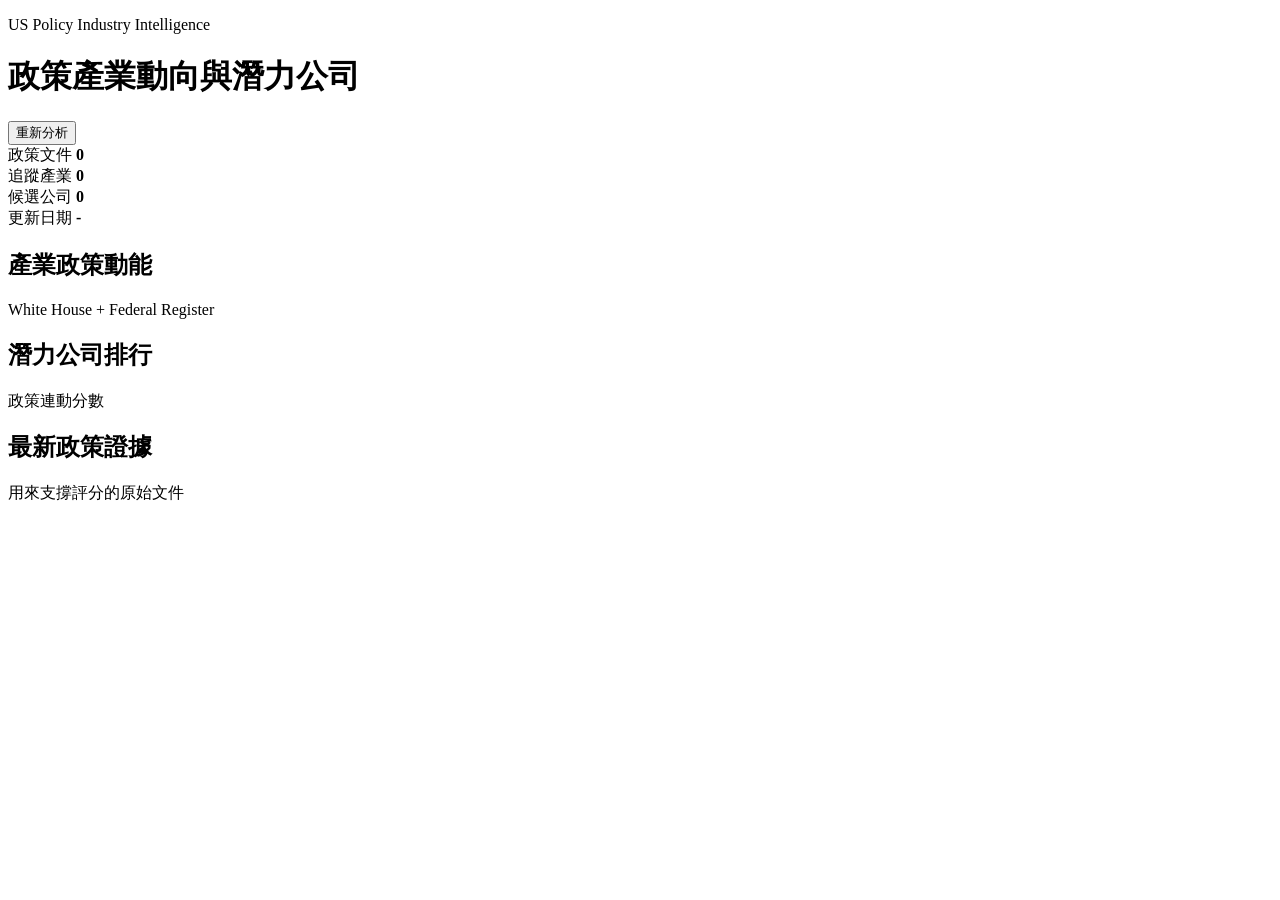
==== frontend/index.html @ 727314a0 "feat: initialize stock analysis platform with backend API, frontend dashboard, and data storage pipe" ====
<!doctype html>
<html lang="zh-Hant">
  <head>
    <meta charset="utf-8" />
    <meta name="viewport" content="width=device-width, initial-scale=1" />
    <title>政策產業情報平台</title>
    <link rel="stylesheet" href="/styles.css" />
  </head>
  <body>
    <header class="topbar">
      <div>
        <p class="eyebrow">US Policy Industry Intelligence</p>
        <h1>政策產業動向與潛力公司</h1>
      </div>
      <button id="refreshBtn" type="button">重新分析</button>
    </header>

    <main>
      <section class="summary-grid" aria-label="summary">
        <div class="metric">
          <span>政策文件</span>
          <strong id="policyCount">0</strong>
        </div>
        <div class="metric">
          <span>追蹤產業</span>
          <strong id="industryCount">0</strong>
        </div>
        <div class="metric">
          <span>候選公司</span>
          <strong id="companyCount">0</strong>
        </div>
        <div class="metric">
          <span>更新日期</span>
          <strong id="updatedAt">-</strong>
        </div>
      </section>

      <section class="layout">
        <div class="panel wide">
          <div class="panel-title">
            <h2>產業政策動能</h2>
            <span>White House + Federal Register</span>
          </div>
          <div id="industryList" class="stack"></div>
        </div>

        <div class="panel">
          <div class="panel-title">
            <h2>潛力公司排行</h2>
            <span>政策連動分數</span>
          </div>
          <div id="companyList" class="stack compact"></div>
        </div>
      </section>

      <section class="panel">
        <div class="panel-title">
          <h2>最新政策證據</h2>
          <span>用來支撐評分的原始文件</span>
        </div>
        <div id="policyList" class="policy-grid"></div>
      </section>
    </main>

    <script src="/app.js"></script>
  </body>
</html>
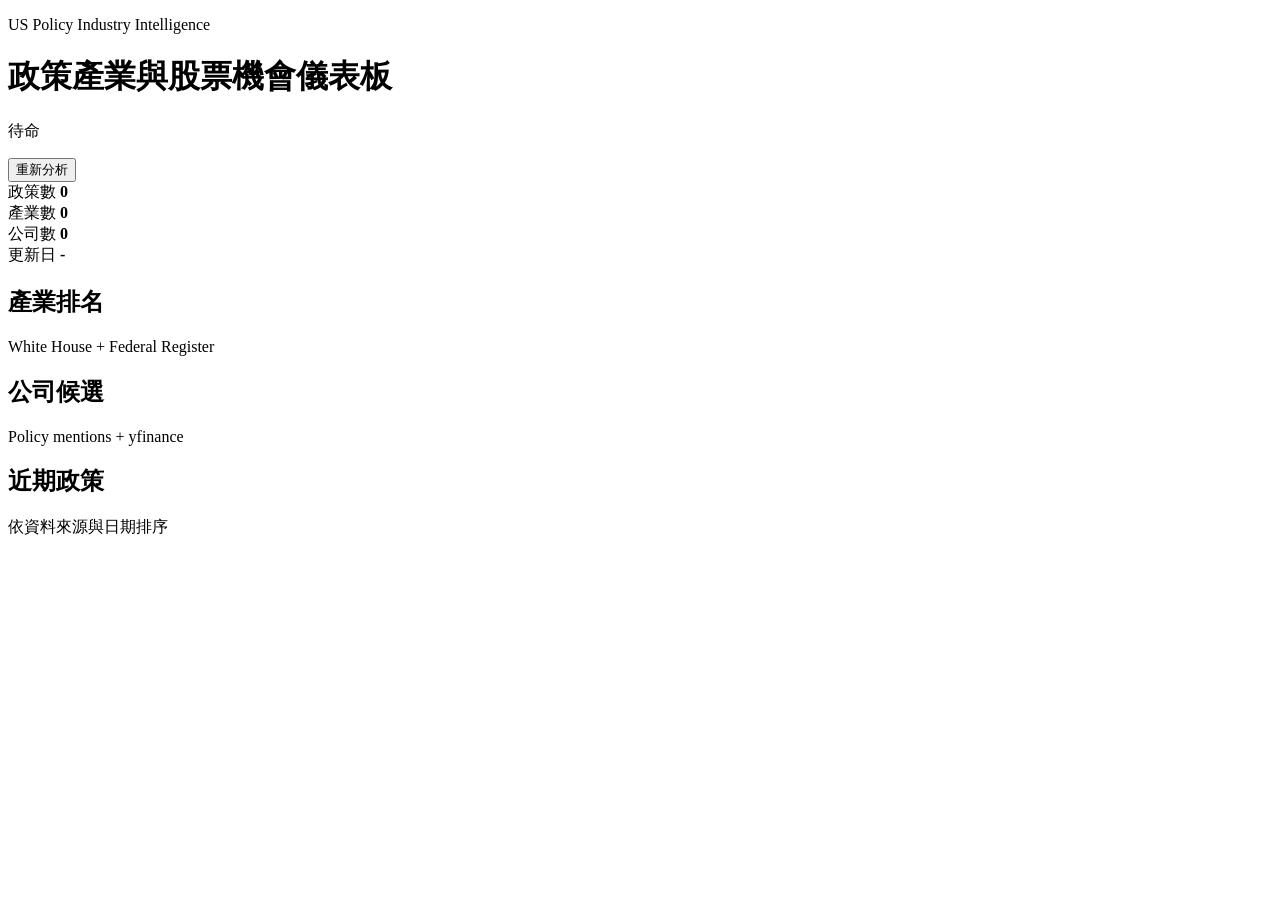
==== commit 16d5c94b: "add yfinance" ====
--- a/frontend/index.html
+++ b/frontend/index.html
@@ -3,14 +3,15 @@
   <head>
     <meta charset="utf-8" />
     <meta name="viewport" content="width=device-width, initial-scale=1" />
-    <title>政策產業情報平台</title>
+    <title>US Policy Industry Intelligence</title>
     <link rel="stylesheet" href="/styles.css" />
   </head>
   <body>
     <header class="topbar">
       <div>
         <p class="eyebrow">US Policy Industry Intelligence</p>
-        <h1>政策產業動向與潛力公司</h1>
+        <h1>政策產業與股票機會儀表板</h1>
+        <p id="analysisStatus" class="meta">待命</p>
       </div>
       <button id="refreshBtn" type="button">重新分析</button>
     </header>
@@ -18,19 +19,19 @@
     <main>
       <section class="summary-grid" aria-label="summary">
         <div class="metric">
-          <span>政策文件</span>
+          <span>政策數</span>
           <strong id="policyCount">0</strong>
         </div>
         <div class="metric">
-          <span>追蹤產業</span>
+          <span>產業數</span>
           <strong id="industryCount">0</strong>
         </div>
         <div class="metric">
-          <span>候選公司</span>
+          <span>公司數</span>
           <strong id="companyCount">0</strong>
         </div>
         <div class="metric">
-          <span>更新日期</span>
+          <span>更新日</span>
           <strong id="updatedAt">-</strong>
         </div>
       </section>
@@ -38,7 +39,7 @@
       <section class="layout">
         <div class="panel wide">
           <div class="panel-title">
-            <h2>產業政策動能</h2>
+            <h2>產業排名</h2>
             <span>White House + Federal Register</span>
           </div>
           <div id="industryList" class="stack"></div>
@@ -46,8 +47,8 @@
 
         <div class="panel">
           <div class="panel-title">
-            <h2>潛力公司排行</h2>
-            <span>政策連動分數</span>
+            <h2>公司候選</h2>
+            <span>Policy mentions + yfinance</span>
           </div>
           <div id="companyList" class="stack compact"></div>
         </div>
@@ -55,8 +56,8 @@
 
       <section class="panel">
         <div class="panel-title">
-          <h2>最新政策證據</h2>
-          <span>用來支撐評分的原始文件</span>
+          <h2>近期政策</h2>
+          <span>依資料來源與日期排序</span>
         </div>
         <div id="policyList" class="policy-grid"></div>
       </section>
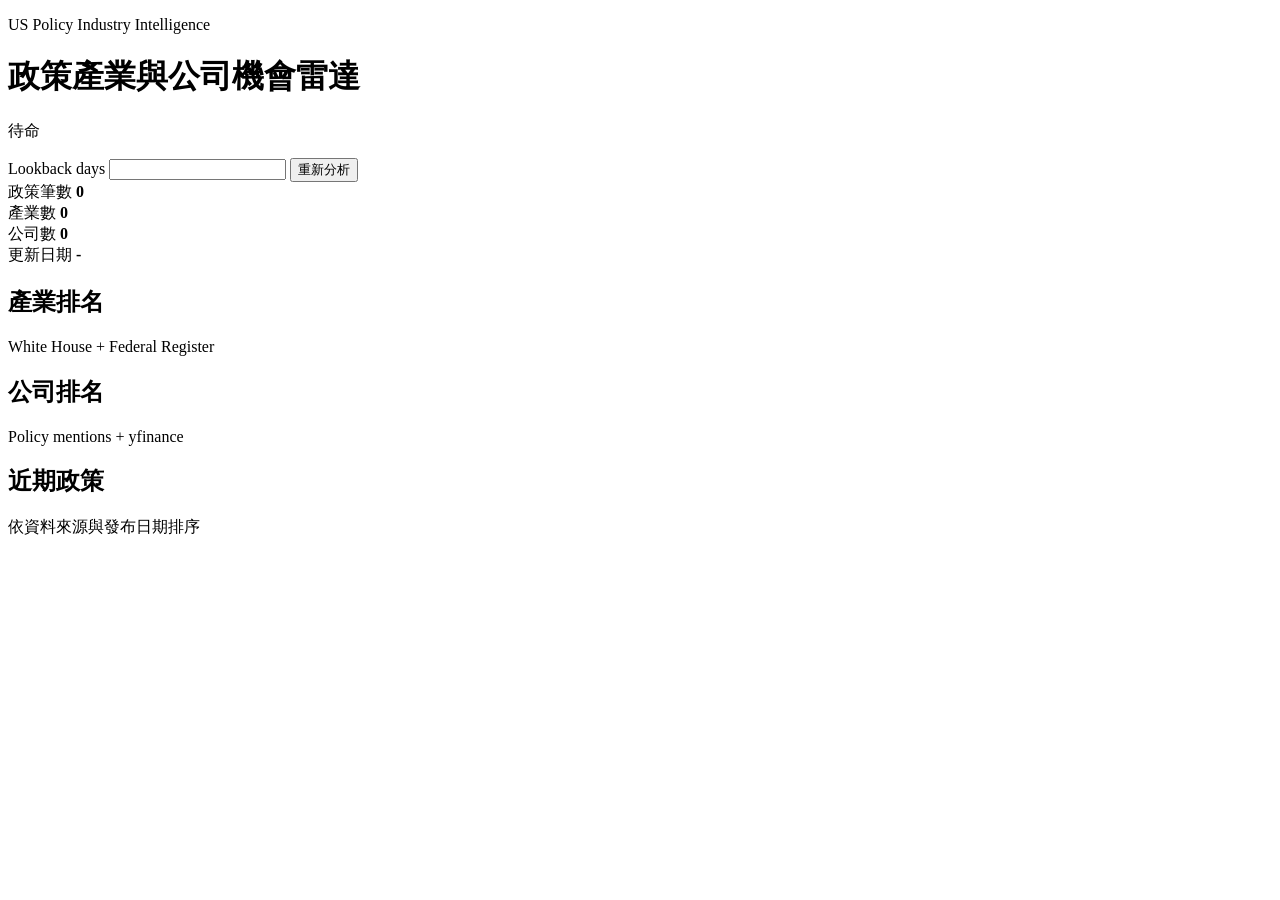
==== commit a27af322: "UI ADD Lookback days" ====
--- a/frontend/index.html
+++ b/frontend/index.html
@@ -10,16 +10,22 @@
     <header class="topbar">
       <div>
         <p class="eyebrow">US Policy Industry Intelligence</p>
-        <h1>政策產業與股票機會儀表板</h1>
+        <h1>政策產業與公司機會雷達</h1>
         <p id="analysisStatus" class="meta">待命</p>
       </div>
-      <button id="refreshBtn" type="button">重新分析</button>
+      <div class="toolbar">
+        <label class="field" for="lookbackDaysInput">
+          <span>Lookback days</span>
+          <input id="lookbackDaysInput" type="number" min="1" step="1" inputmode="numeric" />
+        </label>
+        <button id="refreshBtn" type="button">重新分析</button>
+      </div>
     </header>
 
     <main>
       <section class="summary-grid" aria-label="summary">
         <div class="metric">
-          <span>政策數</span>
+          <span>政策筆數</span>
           <strong id="policyCount">0</strong>
         </div>
         <div class="metric">
@@ -31,7 +37,7 @@
           <strong id="companyCount">0</strong>
         </div>
         <div class="metric">
-          <span>更新日</span>
+          <span>更新日期</span>
           <strong id="updatedAt">-</strong>
         </div>
       </section>
@@ -47,7 +53,7 @@
 
         <div class="panel">
           <div class="panel-title">
-            <h2>公司候選</h2>
+            <h2>公司排名</h2>
             <span>Policy mentions + yfinance</span>
           </div>
           <div id="companyList" class="stack compact"></div>
@@ -57,7 +63,7 @@
       <section class="panel">
         <div class="panel-title">
           <h2>近期政策</h2>
-          <span>依資料來源與日期排序</span>
+          <span>依資料來源與發布日期排序</span>
         </div>
         <div id="policyList" class="policy-grid"></div>
       </section>
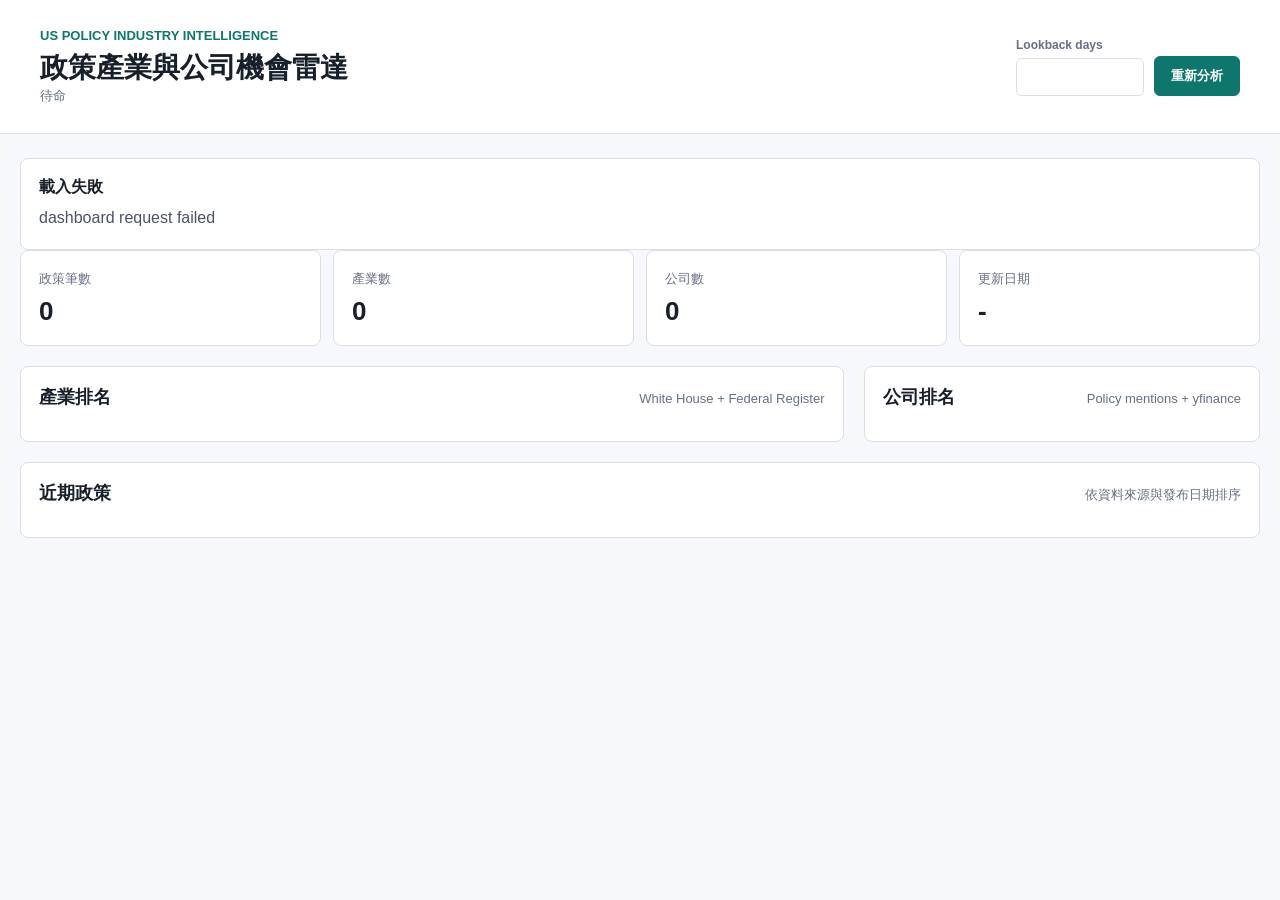
==== commit b021e9f7: "django framework" ====
--- a/frontend/index.html
+++ b/frontend/index.html
@@ -4,7 +4,7 @@
     <meta charset="utf-8" />
     <meta name="viewport" content="width=device-width, initial-scale=1" />
     <title>US Policy Industry Intelligence</title>
-    <link rel="stylesheet" href="/styles.css" />
+    <link rel="stylesheet" href="styles.css" />
   </head>
   <body>
     <header class="topbar">
@@ -69,6 +69,6 @@
       </section>
     </main>
 
-    <script src="/app.js"></script>
+    <script src="app.js"></script>
   </body>
 </html>
--- a/frontend/styles.css
+++ b/frontend/styles.css
@@ -0,0 +1,265 @@
+:root {
+  color-scheme: light;
+  --bg: #f7f8fb;
+  --surface: #ffffff;
+  --ink: #17202a;
+  --muted: #667085;
+  --line: #d9dee8;
+  --accent: #0f766e;
+  --accent-2: #b45309;
+  --good: #15803d;
+}
+
+* {
+  box-sizing: border-box;
+}
+
+body {
+  margin: 0;
+  background: var(--bg);
+  color: var(--ink);
+  font-family: Inter, "Noto Sans TC", "Microsoft JhengHei", Arial, sans-serif;
+}
+
+.topbar {
+  display: flex;
+  align-items: center;
+  justify-content: space-between;
+  gap: 24px;
+  padding: 28px 40px;
+  border-bottom: 1px solid var(--line);
+  background: var(--surface);
+}
+
+.eyebrow {
+  margin: 0 0 6px;
+  color: var(--accent);
+  font-size: 13px;
+  font-weight: 700;
+  letter-spacing: 0;
+  text-transform: uppercase;
+}
+
+h1,
+h2,
+p {
+  margin: 0;
+}
+
+h1 {
+  font-size: 28px;
+  font-weight: 800;
+}
+
+h2 {
+  font-size: 18px;
+}
+
+button {
+  border: 1px solid var(--accent);
+  background: var(--accent);
+  color: white;
+  border-radius: 6px;
+  padding: 10px 16px;
+  font-weight: 700;
+  cursor: pointer;
+}
+
+button:disabled {
+  opacity: 0.65;
+  cursor: wait;
+}
+
+.toolbar {
+  display: flex;
+  align-items: flex-end;
+  gap: 10px;
+}
+
+.field {
+  display: grid;
+  gap: 6px;
+}
+
+.field span {
+  color: var(--muted);
+  font-size: 12px;
+  font-weight: 700;
+}
+
+.field input {
+  width: 128px;
+  border: 1px solid var(--line);
+  border-radius: 6px;
+  padding: 9px 10px;
+  color: var(--ink);
+  font: inherit;
+  font-weight: 700;
+}
+
+.field input:disabled {
+  background: #f1f3f7;
+  cursor: wait;
+}
+
+main {
+  width: min(1240px, calc(100% - 32px));
+  margin: 24px auto 48px;
+}
+
+.summary-grid {
+  display: grid;
+  grid-template-columns: repeat(4, minmax(0, 1fr));
+  gap: 12px;
+  margin-bottom: 20px;
+}
+
+.metric,
+.panel {
+  background: var(--surface);
+  border: 1px solid var(--line);
+  border-radius: 8px;
+}
+
+.metric {
+  padding: 18px;
+}
+
+.metric span,
+.panel-title span,
+.meta {
+  color: var(--muted);
+  font-size: 13px;
+}
+
+.metric strong {
+  display: block;
+  margin-top: 8px;
+  font-size: 26px;
+}
+
+.layout {
+  display: grid;
+  grid-template-columns: minmax(0, 1.35fr) minmax(340px, 0.65fr);
+  gap: 20px;
+  margin-bottom: 20px;
+}
+
+.panel {
+  padding: 18px;
+}
+
+.panel-title {
+  display: flex;
+  align-items: baseline;
+  justify-content: space-between;
+  gap: 16px;
+  margin-bottom: 14px;
+}
+
+.stack {
+  display: grid;
+  gap: 12px;
+}
+
+.item {
+  border: 1px solid var(--line);
+  border-radius: 8px;
+  padding: 14px;
+  background: #fff;
+}
+
+.row {
+  display: flex;
+  align-items: center;
+  justify-content: space-between;
+  gap: 16px;
+}
+
+.name {
+  font-weight: 800;
+}
+
+.score {
+  color: var(--accent);
+  font-size: 22px;
+  font-weight: 900;
+  white-space: nowrap;
+}
+
+.bar {
+  height: 8px;
+  overflow: hidden;
+  margin: 12px 0;
+  border-radius: 999px;
+  background: #edf0f5;
+}
+
+.bar span {
+  display: block;
+  height: 100%;
+  width: var(--value);
+  background: linear-gradient(90deg, var(--accent), var(--accent-2));
+}
+
+.chips {
+  display: flex;
+  flex-wrap: wrap;
+  gap: 8px;
+  margin-top: 10px;
+}
+
+.chip {
+  padding: 5px 8px;
+  border-radius: 999px;
+  background: #eef7f5;
+  color: #115e59;
+  font-size: 12px;
+  font-weight: 700;
+}
+
+.policy-grid {
+  display: grid;
+  grid-template-columns: repeat(2, minmax(0, 1fr));
+  gap: 12px;
+}
+
+.policy-title {
+  display: block;
+  color: var(--ink);
+  font-weight: 800;
+  text-decoration: none;
+}
+
+.summary {
+  margin-top: 8px;
+  color: #475467;
+  line-height: 1.55;
+}
+
+.rating {
+  color: var(--good);
+  font-weight: 800;
+}
+
+@media (max-width: 900px) {
+  .topbar,
+  .toolbar,
+  .panel-title,
+  .row {
+    align-items: flex-start;
+    flex-direction: column;
+  }
+
+  .field,
+  .field input,
+  button {
+    width: 100%;
+  }
+
+  .summary-grid,
+  .layout,
+  .policy-grid {
+    grid-template-columns: 1fr;
+  }
+}
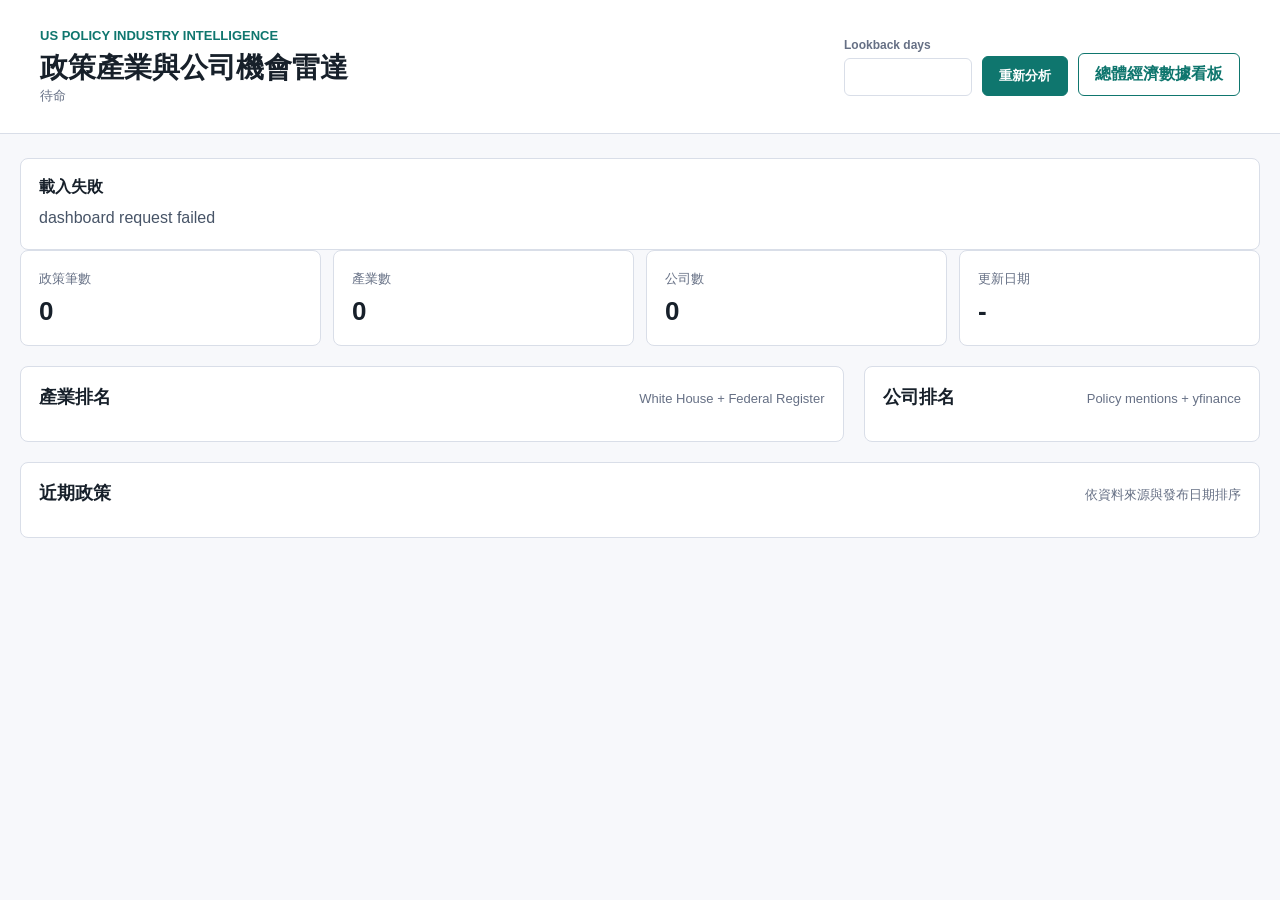
==== commit ad292c6d: "feat: implement FRED macroeconomic data integration with frontend dashboard and backend service supp" ====
--- a/frontend/index.html
+++ b/frontend/index.html
@@ -19,6 +19,7 @@
           <input id="lookbackDaysInput" type="number" min="1" step="1" inputmode="numeric" />
         </label>
         <button id="refreshBtn" type="button">重新分析</button>
+        <a href="macro.html" class="btn-secondary" style="text-decoration: none; padding: 10px 16px; display: inline-block;">總體經濟數據看板</a>
       </div>
     </header>
 
@@ -59,7 +60,6 @@
           <div id="companyList" class="stack compact"></div>
         </div>
       </section>
-
       <section class="panel">
         <div class="panel-title">
           <h2>近期政策</h2>
--- a/frontend/styles.css
+++ b/frontend/styles.css
@@ -263,3 +263,95 @@
     grid-template-columns: 1fr;
   }
 }
+
+/* Macroeconomic Dashboard Styles */
+.macro-grid {
+  display: grid;
+  grid-template-columns: repeat(3, minmax(0, 1fr));
+  gap: 16px;
+  margin-top: 14px;
+}
+
+.macro-category {
+  border: 1px solid var(--line);
+  border-radius: 8px;
+  padding: 14px;
+  background: #f8fafc;
+}
+
+.macro-category-title {
+  font-size: 15px;
+  font-weight: 800;
+  color: var(--accent);
+  border-bottom: 1px solid var(--line);
+  padding-bottom: 6px;
+  margin-bottom: 10px;
+}
+
+.macro-indicator-item {
+  display: flex;
+  justify-content: space-between;
+  align-items: center;
+  padding: 8px 0;
+  border-bottom: 1px dashed var(--line);
+}
+
+.macro-indicator-item:last-child {
+  border-bottom: none;
+}
+
+.macro-indicator-details {
+  display: flex;
+  flex-direction: column;
+}
+
+.macro-indicator-name {
+  font-weight: 700;
+  font-size: 13px;
+}
+
+.macro-indicator-meta {
+  font-size: 11px;
+  color: var(--muted);
+  margin-top: 2px;
+}
+
+.macro-indicator-value-container {
+  text-align: right;
+}
+
+.macro-indicator-value {
+  font-weight: 800;
+  font-size: 15px;
+  color: var(--ink);
+}
+
+.macro-indicator-date {
+  font-size: 10px;
+  color: var(--muted);
+}
+
+.btn-secondary {
+  border: 1px solid var(--accent);
+  background: transparent;
+  color: var(--accent);
+  border-radius: 6px;
+  padding: 8px 14px;
+  font-weight: 700;
+  cursor: pointer;
+  transition: all 0.2s ease;
+}
+
+.btn-secondary:hover {
+  background: #eef7f5;
+}
+
+.btn-secondary:disabled {
+  opacity: 0.65;
+  cursor: wait;
+}
+
+.macro-panel-margin {
+  margin-bottom: 20px;
+}
+
